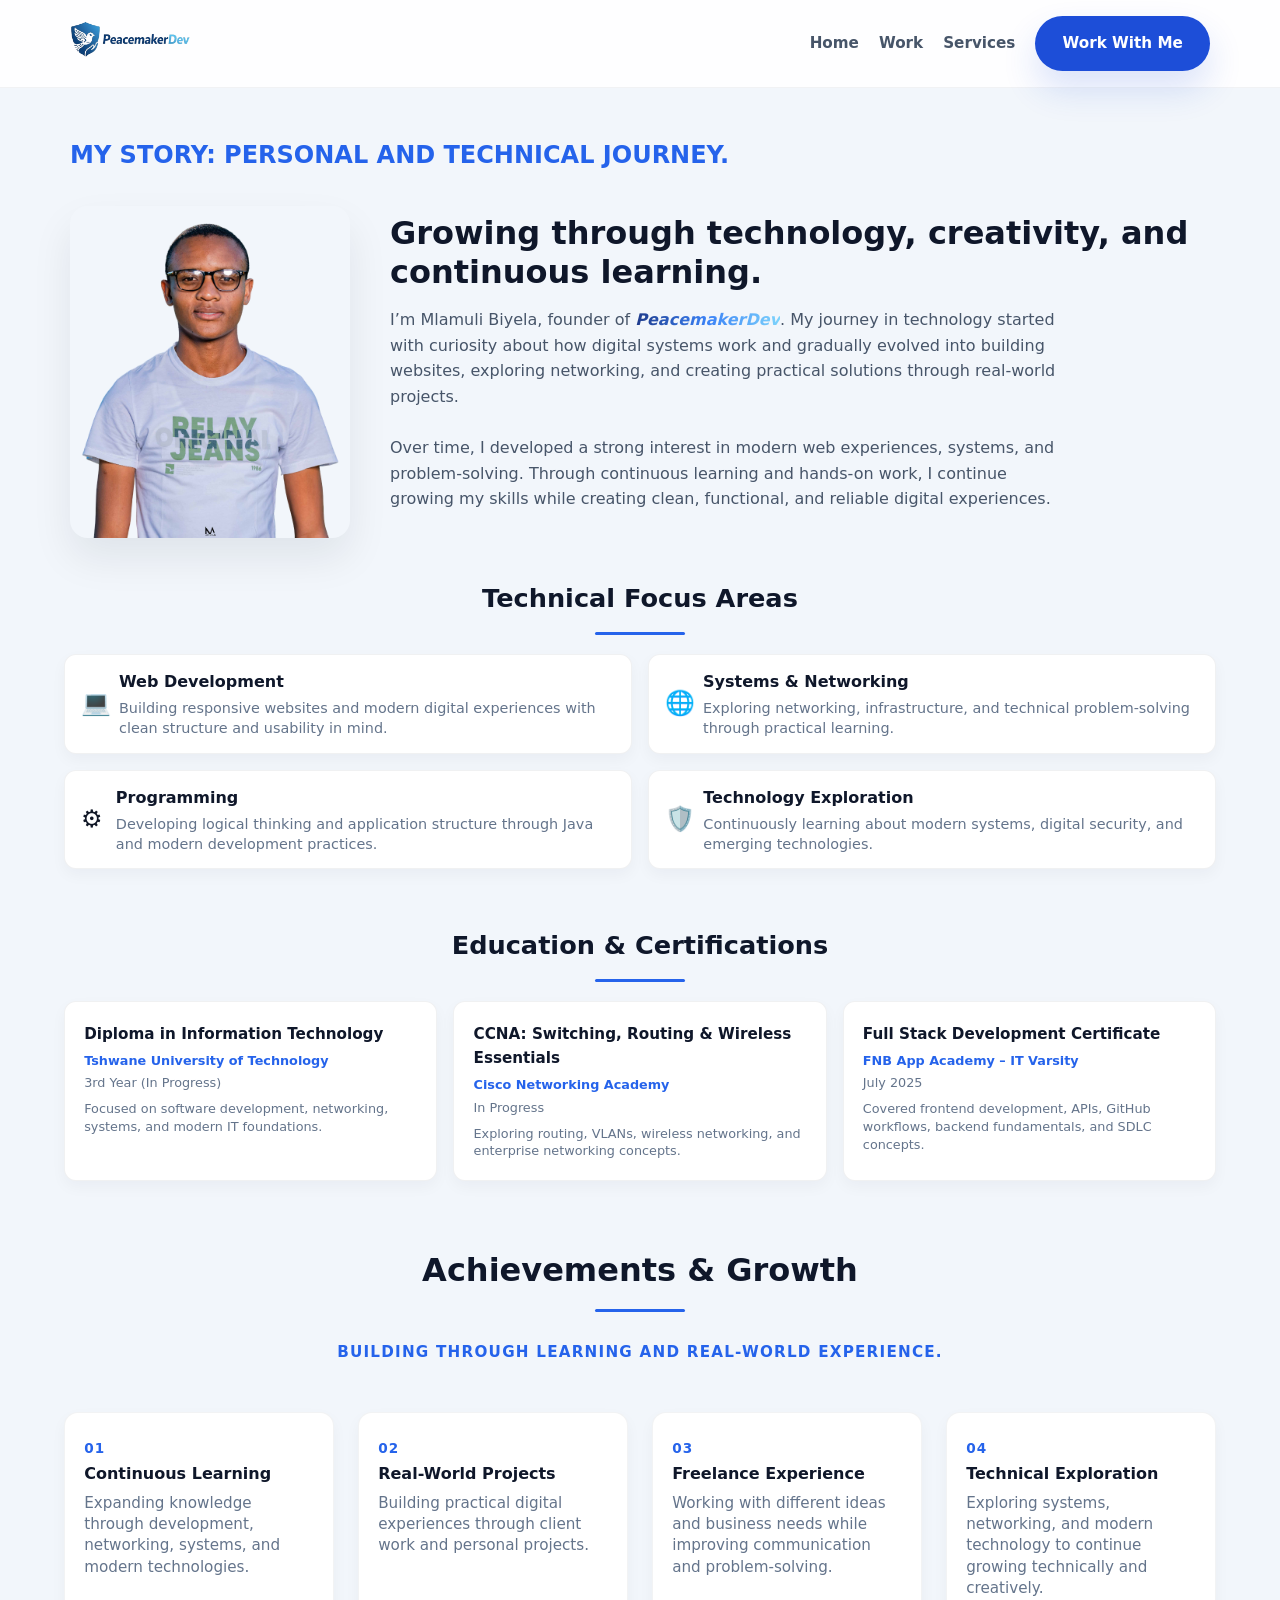
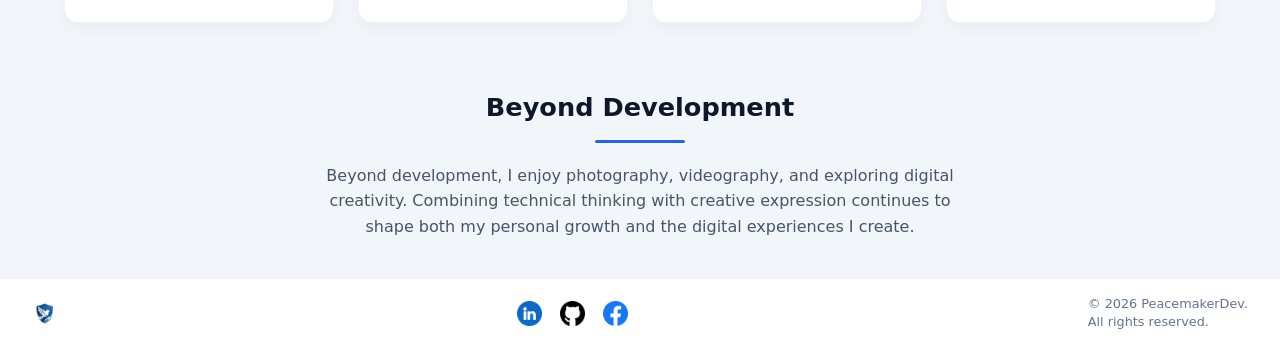
==== about.html @ 826b6e40 "Initial commit with Homepage and About Page completed" ====
<!DOCTYPE html>
<html lang="en">

<head>
  <meta charset="UTF-8" />
  <meta name="viewport" content="width=device-width, initial-scale=1.0" />

  <title>My Story | Mlamuli Biyela – PeacemakerDev</title>

  <meta name="description"
    content="Learn more about Mlamuli Biyela, founder of PeacemakerDev. Exploring technology through development, systems, networking, and real-world digital projects." />

  <link rel="stylesheet" href="css/style.css" />
</head>

<body>

  <!-- Header -->
  <header class="site-header">

    <div class="header-inner">

      <a class="brand" href="index.html">
        <img src="assets/images/logo/logo-secondary.png" alt="PeacemakerDev Logo" width="120" height="40" />
      </a>

      <nav class="site-nav">
        <a href="index.html">Home</a>
        <a href="projects.html">Work</a>
        <a href="services.html">Services</a>
        <a class="header-cta" href="contact.html">Work With Me</a>
      </nav>

    </div>

  </header>


  <main class="about-main">

    <!-- ABOUT HERO -->
    <section class="about-hero">
      <h1 class="about-label">My Story: Personal and Technical Journey. </h1>

      <!-- HERO GRID -->
      <div class="about-hero-grid">

        <!-- LEFT IMAGE -->
        <div class="about-hero-image">
          <img src="assets/images/DSC_0547.png" alt="Mlamuli Biyela" />
        </div>

        <!-- RIGHT CONTENT -->
        <div class="about-copy">
          <h1 class="sub-title"> Growing through technology, creativity, and continuous learning.</h1>
          <p>
            I’m Mlamuli Biyela, founder of <span class="brand-text">PeacemakerDev</span>.
            My journey in technology started with curiosity about how digital systems work and gradually evolved into
            building websites,
            exploring networking, and creating practical solutions through real-world projects.
          </p>
          <p>
            Over time, I developed a strong interest in modern web experiences, systems, and problem-solving.
            Through continuous learning and hands-on work, I continue growing my skills while creating clean,
            functional, and reliable digital experiences.
          </p>
        </div>

      </div>
    </section>

    <!-- TECHNICAL FOCUS -->
    <section class="focus-section">
      <h2 class="about-section-label"> Technical Focus Areas</h2>

      <div class="focus-grid">
        <article class="focus-card">
          <div class="focus-icon">💻</div>

          <div class="focus-content">
            <h3>Web Development</h3>
            <p>
              Building responsive websites and modern digital experiences with
              clean structure and usability in mind.
            </p>
          </div>
        </article>

        <article class="focus-card">
          <div class="focus-icon">🌐</div>

          <div class="focus-content">
            <h3>Systems & Networking</h3>
            <p>
              Exploring networking, infrastructure, and technical
              problem-solving through practical learning.
            </p>
          </div>
        </article>

        <article class="focus-card">
          <div class="focus-icon">⚙️</div>

          <div class="focus-content">
            <h3>Programming</h3>
            <p>
              Developing logical thinking and application structure through
              Java and modern development practices.
            </p>
          </div>
        </article>

        <article class="focus-card">
          <div class="focus-icon">🛡️</div>

          <div class="focus-content">
            <h3>Technology Exploration</h3>
            <p>
              Continuously learning about modern systems, digital security,
              and emerging technologies.
            </p>
          </div>
        </article>

      </div>
    </section>

    <!-- EDUCATION & CERTIFICATIONS -->
    <section class="education-section">
      <h2 class="about-section-label"> Education & Certifications </h2>

      <div class="education-grid">
        <article class="education-card">
          <h3> Diploma in Information Technology </h3>
          <span class="institution"> Tshwane University of Technology </span>
          <p class="date">3rd Year (In Progress)</p>

          <p>
            Focused on software development, networking, systems,
            and modern IT foundations.
          </p>
        </article>

        <article class="education-card">
          <h3> CCNA: Switching, Routing & Wireless Essentials </h3>
          <span class="institution"> Cisco Networking Academy </span>
          <p class="date">In Progress</p>

          <p>
            Exploring routing, VLANs, wireless networking,
            and enterprise networking concepts.
          </p>
        </article>

        <article class="education-card">
          <h3> Full Stack Development Certificate </h3>
          <span class="institution"> FNB App Academy – IT Varsity </span>
          <p class="date">July 2025</p>

          <p>
            Covered frontend development, APIs, GitHub workflows,
            backend fundamentals, and SDLC concepts.
          </p>
        </article>
      </div>
    </section>

    <!-- ACHIEVEMENTS & GROWTH -->
    <section class="growth-strip-section">
      <div class="section-heading">
        <h2 class="about-section-label">
          Achievements & Growth
        </h2>

        <h2 class="sub-label">
          Building through learning and real-world experience.
        </h2>
      </div>

      <div class="growth-strip">
        <!-- ITEM 1 -->
        <div class="growth-item">
          <span class="growth-number"> 01 </span>
          <h3>Continuous Learning</h3>

          <p>
            Expanding knowledge through development, networking,
            systems, and modern technologies.
          </p>
        </div>

        <!-- ITEM 2 -->
        <div class="growth-item">
          <span class="growth-number"> 02 </span>
          <h3>Real-World Projects</h3>

          <p>
            Building practical digital experiences through
            client work and personal projects.
          </p>
        </div>

        <!-- ITEM 3 -->
        <div class="growth-item">
          <span class="growth-number"> 03 </span>
          <h3>Freelance Experience</h3>

          <p>
            Working with different ideas and business needs while
            improving communication and problem-solving.
          </p>
        </div>

        <!-- ITEM 4 -->
        <div class="growth-item">
          <span class="growth-number"> 04 </span>

          <h3>Technical Exploration</h3>

          <p>
            Exploring systems, networking, and modern technology
            to continue growing technically and creatively.
          </p>
        </div>
      </div>
    </section>

    <!-- BEYOND DEVELOPMENT -->
    <section class="beyond-section">
      <h2 class="about-section-label">
        Beyond Development
      </h2>

      <p>
        Beyond development, I enjoy photography, videography, and exploring digital creativity.
        Combining technical thinking with creative expression continues to shape both my
        personal growth and the digital experiences I create.
      </p>
    </section>
  </main>

  <!-- Footer -->
  <footer class="multi-page-footer">
    <!-- Brand -->
    <div class="footer-brand">
      <img src="assets/images/logo/icon-only.png" alt="PeacemakerDev Icon" />
    </div>

    <!-- Socials -->
    <div class="footer-socials">
      <a href="https://www.linkedin.com/in/mlamuli-biyela/" target="_blank" rel="noopener noreferrer">
        <img src="assets/images/icons/linkedin.png" alt="LinkedIn Icon" />
      </a>
      <a href="https://www.github.com/mlamuli-biyela/" target="_blank" rel="noopener noreferrer">
        <img src="assets/images/icons/github.png" alt="GitHub Icon" />
      </a>
      <a href="https://www.facebook.com/mlamuli.biyela/" target="_blank" rel="noopener">
        <img src="assets/images/icons/facebook.png" alt="Facebook Icon" />
      </a>
    </div>

    <!-- Copyright -->
    <div class="footer-copyright">
      <p>&copy; <span id="current-year"></span> PeacemakerDev. <br>All rights reserved.</p>
    </div>
  </footer>

  <script>
    document.getElementById('current-year').textContent = new Date().getFullYear();
  </script>

</body>

</html>
---- css/style.css ----
/* Base reset */
* {
  box-sizing: border-box;
  margin: 0;
  padding: 0;
}

:root {
  font-family: Inter, system-ui, sans-serif;
  color: #111827;
  background: #f2f6fb;
  line-height: 1.6;
}

html {
  scroll-behavior: smooth;
}

body {
  min-height: 100%;
  background: #f2f6fb;
}

a {
  color: inherit;
  text-decoration: none;
}

/*================ Header ================*/
.site-header {
  background: rgba(255, 255, 255, 0.88);
  backdrop-filter: blur(14px);
  position: sticky;
  top: 0;
  z-index: 10;
  border-bottom: 1px solid rgba(15, 23, 42, 0.05);
}

.header-inner {
  width: min(1140px, calc(100% - 2rem));
  margin: 0 auto;
  display: flex;
  align-items: center;
  justify-content: space-between;
  gap: 1rem;
  padding: 1rem 0;
}

.brand img {
  width: 120px;
  height: 40px;
  object-fit: contain;
}

.site-nav {
  display: flex;
  align-items: center;
  gap: 1.25rem;
  flex-wrap: wrap;
}

.site-nav a {
  color: #475569;
  font-weight: 700;
  font-size: 0.95rem;
}

.header-cta {
  display: inline-flex;
  align-items: center;
  justify-content: center;
  border: none;
  border-radius: 999px;
  padding: 0.95rem 1.7rem;
  font-weight: 600;
  background: #1d4ed8;
  color: white !important;
  box-shadow: 0 18px 35px rgba(29, 78, 216, 0.16);
  transition: transform 180ms ease, background-color 180ms ease, box-shadow 180ms ease;
}

.header-cta:hover {
  transform: translateY(-1px);
}

.button {
  display: inline-flex;
  align-items: center;
  justify-content: center;
  border: none;
  border-radius: 999px;
  padding: 0.85rem 1.7rem;
  font-weight: 600;
  transition: transform 180ms ease, background-color 180ms ease, box-shadow 180ms ease;
}

.button:hover,
button:hover {
  transform: translateY(-1px);
}

.button-primary {
  background: #1d4ed8;
  color: white;
  box-shadow: 0 18px 35px rgba(29, 78, 216, 0.16);
}



.container {
  width: min(1140px, calc(100% - 2rem));
  margin: 0 auto;
}

.hero-section {
  padding: 4rem 0 2rem;
}

.hero-container {
  width: min(1140px, calc(100% - 2rem));
  margin: 0 auto;
}

.hero-grid {
  display: grid;
  grid-template-columns: repeat(2, minmax(0, 1fr));
  gap: 2rem;
  align-items: center;
}

.eyebrow {
  display: inline-block;
  margin-bottom: 1.1rem;
  color: #2563eb;
  font-weight: 700;
  letter-spacing: 0.06em;
  text-transform: uppercase;
  font-size: 0.8rem;
}

.hero-copy h1 {
  font-size: clamp(2.8rem, 4vw, 4.5rem);
  line-height: 1.02;
  max-width: 760px;
}

.brand-text {
  font-style: italic;
  font-weight: 700;

  background: linear-gradient(90deg, #1e3a8a, #3b82f6, #7dd3fc);
  -webkit-background-clip: text;
  -webkit-text-fill-color: transparent;

  /* fallback for non-webkit browsers */
  background-clip: text;
  color: transparent;
}

.hero-copy p {
  margin: 1.5rem 0 2rem;
  max-width: 610px;
  color: #475569;
  font-size: 1.05rem;
}

.hero-actions {
  display: flex;
  gap: 1rem;
  flex-wrap: wrap;
}

.hero-visual {
  min-height: 420px;
  display: grid;
  place-items: center;
  position: relative;
}

.hero-photo {
  width: min(460px, 100%);
  border-radius: 30px;
  object-fit: cover;
  z-index: 2;
  position: absolute;
  top: 50%;
  left: 50%;
  transform: translate(-50%, -50%);
}

.hero-shield {
  width: min(480px, 100%);
  aspect-ratio: 1/1;
  border-radius: 36% 64% 57% 43% / 48% 49% 51% 52%;
  background: linear-gradient(180deg, #e0ebff 0%, #f8fbff 55%, #eef4ff 100%);
  box-shadow: inset 0 24px 80px rgba(15, 23, 42, 0.08);
  position: relative;
}

.hero-shield::before {
  content: "";
  position: absolute;
  inset: 1.6rem;
  background: radial-gradient(circle at 35% 35%, rgba(59, 130, 246, 0.28), transparent 45%),
    radial-gradient(circle at 70% 30%, rgba(14, 165, 233, 0.16), transparent 28%);
  border-radius: inherit;
}

.hero-divider.wave {
  position: relative;
  height: 160px;
  margin-top: -90px; /* pulls wave over hero image */
  z-index: 5;
  pointer-events: none;
}

.hero-divider.wave svg {
  width: 100%;
  height: 100%;
  display: block;
}


/*================ Cards & Projects ================*/
.cards-section {
  padding: 3rem 0;
}

.section-label {
  display: block;
  color: #2563eb;
  font-weight: 700;
  margin-bottom: 1rem;
  letter-spacing: 0.08em;
  text-transform: uppercase;
  font-size: 0.98rem;
}

.cards-grid,
.project-grid {
  display: grid;
  grid-template-columns: repeat(3, minmax(0, 1fr));
  gap: 1.25rem;
}

.service-card,
.project-card {
  background: white;
  border-radius: 24px;
  padding: 1.75rem;
  box-shadow: 0 18px 40px rgba(15, 23, 42, 0.06);
}

.service-card {
  min-height: 250px;
}

.card-icon {
  width: 3rem;
  height: 3rem;
  display: grid;
  place-items: center;
  border-radius: 16px;
  background: #eff6ff;
  font-size: 1.25rem;
  margin-bottom: 1.2rem;
}

.service-card h3,
.project-card h4 {
  color: #111827;
}

.service-card p,
.project-card p {
  color: #4b5563;
  line-height: 1.7;
  font-size: 0.98rem;
}

.service-card a {
  margin-top: 1.4rem;
  display: inline-block;
  color: #1d4ed8;
  font-weight: 700;
}

.project-spotlight {
  padding: 0 0 3rem;
}

.section-heading h2 {
  font-size: 2rem;
  margin-bottom: 1.75rem;
  color: #0f172a;
}

.project-card {
  display: grid;
  gap: 1rem;
}

.project-thumb {
  min-height: 180px;
  border-radius: 20px;
  background: linear-gradient(135deg, #eff6ff 0%, #dbeafe 100%);
  overflow: hidden;
  display: grid;
  place-items: center;
}

.project-thumb img,
.project-thumb picture {
  width: 100%;
  height: 100%;
  object-fit: center;
  display: block;
}

.project-tag {
  display: inline-flex;
  align-items: center;
  padding: 0.45rem 0.8rem;
  border-radius: 999px;
  background:#e0efff;
  color: #1d4ed8;
  font-size: 0.86rem;
  font-weight: 700;
}

.project-description {
  margin: 0;
  color: #475569;
  line-height: 1.75;
}

.about-section {
  padding: 3rem 0;
}

.about-grid {
  display: grid;
  grid-template-columns: 1fr 1fr;
  gap: 2rem;
  align-items: center;
}

.about-image {
  min-height: 340px;
  border-radius: 28px;
  background: linear-gradient(180deg, #eff6ff 0%, #ffffff 100%);
  box-shadow: 0 18px 40px rgba(15, 23, 42, 0.06);
  overflow: hidden;
  display: grid;
  place-items: center;
}

.about-image img {
  width: 100%;
  height: 100%;
  object-fit: cover;
  display: block;
}

.about-copy h2 {
  font-size: 2.25rem;
  margin: 0.7rem 0 1.2rem;
  line-height: 1.1;
}

.about-copy p {
  color: #475569;
  max-width: 680px;
  margin-bottom: 1.6rem;
  font-size: 1rem;
}

/*================ Solutions Section ================*/
.sol-container {
  width: min(1140px, calc(100% - 2rem));
  margin: 0 auto;
}

.solutions-section {
  padding: 2.5rem 0;

  background: linear-gradient(
    180deg,
    #f2f6fb 0%,
    #eaf2ff 45%,
    #f2f6fb 100%
  );
}
/*
.section-label {
  font-size: 0.75rem;
  font-weight: 700;
  letter-spacing: 0.08em;
  text-transform: uppercase;
  color: #1d4ed8;
  margin-bottom: 0.6rem;
}
*/
.section-heading {
  font-size: 2rem;
  font-weight: 700;
  color: #0f172a;
  margin-bottom: 0.8rem;
}

.section-intro {
  max-width: 640px;
  color: #475569;
  margin-bottom: 3rem;
}

.solutions-grid {
  display: grid;
  grid-template-columns: repeat(4, 1fr);
  gap: 1.8rem;
}

.sol-card {
  background: #ffffff;
  border-radius: 20px;
  padding: 2rem;

  border: 1px solid rgba(15, 23, 42, 0.06);

  box-shadow:
    0 10px 25px rgba(15, 23, 42, 0.05);

  transition: all 220ms ease;
}

.sol-card:hover {
  transform: translateY(-6px);

  box-shadow:
    0 20px 40px rgba(15, 23, 42, 0.08);
}

.sol-icon {
  width: 48px;
  height: 48px;
  border-radius: 14px;

  display: grid;
  place-items: center;

  font-size: 1.2rem;

  background: #eaf2ff;
  color: #2563eb;

  margin-bottom: 1rem;
}

.sol-card h3 {
  font-size: 1.1rem;
  margin-bottom: 0.6rem;
  color: #0f172a;
}

.sol-card p {
  font-size: 0.95rem;
  color: #475569;
  line-height: 1.5;
}

.price-note {
  margin-top: 1rem;
  font-size: 0.85rem;
  color: #334155; 
  font-weight: 600;
}

.card-link {
  display: inline-block;
  margin-top: 1.1rem;

  font-size: 0.9rem;
  font-weight: 600;

  color: #1d4ed8;
  transition: transform 160ms ease;
}

.card-link:hover {
  transform: translateX(4px);
}

/*================ Responsive ================*/
@media (max-width: 1024px) {
  .solutions-grid {
    grid-template-columns: repeat(2, 1fr);
  }
}

@media (max-width: 640px) {
  .solutions-grid {
    grid-template-columns: 1fr;
  }
}

/*================ CTA Section ================*/
.cta-section {
  padding: 3rem 0 4rem;
}

.cta-grid {
  display: grid;
  grid-template-columns: 1.4fr 0.6fr;
  gap: 1.5rem;
  align-items: center;
  background: white;
  border-radius: 28px;
  padding: 2rem;
  box-shadow: 0 24px 52px rgba(15, 23, 42, 0.08);
}

.cta-section h2 {
  font-size: 2rem;
  margin: 0.5rem 0 0;
}

@media (max-width: 980px) {
  .hero-grid,
  .about-grid,
  .cta-grid {
    grid-template-columns: 1fr;
  }

  .cards-grid,
  .project-grid {
    grid-template-columns: 1fr 1fr;
  }
}

@media (max-width: 680px) {
  .header-inner,
  .site-nav {
    flex-direction: column;
    align-items: stretch;
  }

  .site-nav {
    gap: 0.75rem;
  }

  .site-nav a {
    padding: 0.55rem 0;
  }

  .cards-grid,
  .project-grid {
    grid-template-columns: 1fr;
  }

  .hero-section {
    padding-top: 2.5rem;
  }

  .hero-copy h1 {
    font-size: 2.4rem;
  }
}

/*================ HOME FOOTER ================*/
.site-footer {
  background: #ffffff;
  color: #000;
  padding: 2.5rem 1rem 0.5rem 1rem;
  margin-bottom: 0;
}

.footer-container {
  width: 100%;
  margin: 0 auto;
  display: grid;
  grid-template-columns: 1.5fr 1fr 1fr 1fr;
  gap: 2rem;
}

.footer-brand {
  display: flex;
  flex-direction: column;
  align-items: center;
  gap: 1rem;
}

.footer-brand img {
  width: 120px;
  margin-bottom: 0.3rem;
}

.footer-brand p {
  font-size: 0.95rem;
  text-align: center;
  line-height: 1.6;
}

.footer-links h4,
.footer-contact h4 {
  margin-bottom: 0.5rem;
  font-size: 0.95rem;
}

.footer-links ul {
  list-style: none;
}

.footer-links li {
  margin-bottom: 0.4rem;
}

.footer-links a {
  font-size: 0.9rem;
  transition: color 160ms ease;
}

.footer-links a:hover {
  color: #60a5fa;
}

.footer-contact p {
  font-size: 0.9rem;
  margin-bottom: 0.5rem;
}

.social-links {
  display: flex;
  align-items: center;
  gap: 0.8rem;
}

.social-links img {
  width: 24px;
  height: 24px;
  object-fit: contain;
  display: inline-block;
  transition: transform 160ms ease;
}

.footer-bottom {
  border-top: 1px solid rgba(148, 163, 184, 0.15);
  text-align: center;
  padding: 1rem 0;
}

.footer-bottom p {
  font-size: 0.85rem;
}

/*================ Responsive ================*/
@media (max-width: 1024px) {
  .footer-container {
    grid-template-columns: repeat(2, 1fr);
  }
}

@media (max-width: 640px) {
  .footer-container {
    grid-template-columns: 1fr;
    text-align: center;
  }

  .footer-brand img {
    margin-inline: auto;
  }
}

/*================ ABOUT PAGE ================*/
.about-hero {
  padding: 3rem 0;
  padding-bottom: 1rem;
  background:#f2f6fb;
}

.about-hero .about-label {
  width: min(1140px, calc(100% - 2rem));
  margin: 0 auto 2rem;

  font-size: 1.5rem;
  font-weight: 700;
  letter-spacing: 1.2;
  text-transform: uppercase;
  color: #2563eb;
}

.about-hero-grid {
  display: flex;
  gap: 2.5rem;
  align-items: center;
  width: min(1140px, calc(100% - 2rem));
  margin: 0 auto;
}

.about-hero-image img {
  width: 100%;
  max-width: 280px;
  border-radius: 18px;
  object-fit: cover;
  box-shadow: 0 20px 40px rgba(15, 23, 42, 0.08);
}

.about-copy {
  max-width: 800px;
}

.sub-title {
  font-size: clamp(1.8rem, 3vw, 2rem);
  line-height: 1.2;
  margin-bottom: 1rem;
  color: #0f172a;
}

.about-copy p {
  color: #475569;
  line-height: 1.6;
  font-size: 1rem;
}

@media (max-width: 900px) {
  .about-hero-grid {
    grid-template-columns: 1fr;
    text-align: center;
  }

  .about-hero-image img {
    margin: 0 auto;
  }
}

/*================ Focus Areas Section ================*/
.focus-section {
  padding: 1rem 0;
  background:#f2f6fb;
  text-align: center;
}

.about-section-label{
  font-size: 1.6rem;
  font-weight: 700;
  margin-bottom: 1.2rem;
  color: #0f172a;
}

.about-section-label::after {
  content: "";
  display: block;

  width: 90px;
  height: 3px;

  margin: 0.8rem auto 1.2rem;

  background: #2563eb;
  border-radius: 999px;
}

.focus-grid {
  width: 90%;
  margin: 0 auto;
  display: grid;
  grid-template-columns: repeat(2, 1fr);
  gap: 1rem;
}

.focus-card {
  display: flex;
  align-items: center;
  gap: 0.5rem;
  background: #ffffff;
  padding: 0.9rem 1rem;
  border-radius: 12px;
  border: 1px solid rgba(15, 23, 42, 0.06);
  box-shadow: 0 6px 15px rgba(15, 23, 42, 0.04);
  text-align: left;
  transition: all 180ms ease;
}

.focus-card:hover {
  transform: translateY(-3px);
  box-shadow: 0 12px 25px rgba(15, 23, 42, 0.08);
}

.focus-icon {
  font-size: 1.5rem;
  width: 40px;
  height: 40px;
}

.focus-content h3 {
  font-size: 1rem;
  font-weight: 600;
  color: #0f172a;
  margin-bottom: 0.2rem;
}

.focus-content p {
  font-size: 0.9rem;
  color: #64748b;
  line-height: 1.4;
}

@media (max-width: 900px) {
  .focus-grid {
    grid-template-columns: repeat(2, 1fr);
  }
}

@media (max-width: 600px) {
  .focus-grid {
    grid-template-columns: 1fr;
  }
}

/*================ Education Section ================*/
.education-section {
  padding: 2.5rem 0;
  background: #f2f6fb;
  text-align: center;
}

.education-grid {
  width: 90%;
  margin: 0 auto;
  display: grid;
  grid-template-columns: repeat(3, 1fr);
  gap: 1rem;
}

.education-card {
  background: #ffffff;
  border-radius: 12px;
  padding: 1.2rem 1.2rem;
  border: 1px solid rgba(15, 23, 42, 0.06);
  box-shadow: 0 6px 15px rgba(15, 23, 42, 0.04);
  text-align: left;
  transition: all 180ms ease;
}

.education-card:hover {
  transform: translateY(-4px);
  box-shadow: 0 12px 25px rgba(15, 23, 42, 0.08);
}

.education-card h3 {
  font-size: 0.95rem;
  font-weight: 600;
  color: #0f172a;
  margin-bottom: 0.3rem;
}

.institution {
  display: block;
  font-size: 0.8rem;
  font-weight: 600;
  color: #2563eb;
  margin-bottom: 0.2rem;
}

.date {
  font-size: 0.75rem;
  color: #64748b;
  margin-bottom: 0.5rem;
}

.education-card p {
  font-size: 0.8rem;
  color: #64748b;
  line-height: 1.4;
}

@media (max-width: 900px) {
  .education-grid {
    grid-template-columns: repeat(2, 1fr);
  }
}

@media (max-width: 600px) {
  .education-grid {
    grid-template-columns: 1fr;
  }
}

.growth-strip-section {
  padding: 1.5rem 0;
  background: #f2f6fb;
}

.growth-strip-section .section-heading {
  text-align: center;
  margin-bottom: 3rem;
}

.growth-strip-section .sub-label {
  font-size: 0.95rem;
  font-weight: 700;
  letter-spacing: 0.08em;
  text-transform: uppercase;
  color: #2563eb;
  margin-bottom: 0.6rem;
}

.growth-strip {
  width: 90%;
  margin: 0 auto;
  display: grid;
  grid-template-columns: repeat(4, 1fr);
  gap: 1.5rem;
}

.growth-item {
  position: relative;
  padding: 1.4rem 1.2rem;
  background: #ffffff;
  border-radius: 14px;

  border: 1px solid rgba(15, 23, 42, 0.05);

  box-shadow: 0 6px 15px rgba(15, 23, 42, 0.04);

  transition: all 180ms ease;
}

.growth-item:hover {
  transform: translateY(-4px);
  box-shadow: 0 14px 28px rgba(15, 23, 42, 0.08);
}

.growth-number {
  font-size: 0.85rem;
  font-weight: 700;

  color: #2563eb;

  margin-bottom: 0.6rem;

  letter-spacing: 0.08em;
}

.growth-item h3 {
  font-size: 1rem;
  color: #0f172a;
  margin-bottom: 0.4rem;
}

.growth-item p {
  font-size: 0.95rem;
  color: #64748b;
  line-height: 1.4;
}

/*================ Beyond Development Section ================*/
.beyond-section {
  padding: 2.5rem 0;
  background: #f2f6fb;
  text-align: center;
}

.beyond-section p {
  max-width: 640px;
  margin: 0 auto;
  color: #475569;
  line-height: 1.6;
  font-size: 1rem;
}

/*================ Multi-Page Footer ================*/
.multi-page-footer {
  background:white;
  padding: 1rem 2rem;
  display: flex;
  flex-direction: row;
  justify-content: space-between;
  align-items: center;
}

.multi-page-footer img {
  width: 25px;
  height: 25px;
  object-fit: contain;
  display: block;
  margin: 0 auto;
}

.footer-socials {
  display: flex;
  align-items: center;
  gap: 0.8rem;
}

.footer-socials a {
  display: inline-flex;
  align-items: center;
  justify-content: center;

  width: 30px;
  height: 30px;

  border-radius: 8px;
  transition: all 180ms ease;
}

.footer-socials a:hover {
  background: rgba(37, 99, 235, 0.15);
  transform: translateY(-2px);
}

.footer-copyright p {
  font-size: 0.8rem;
  color: #64748b;
  line-height: 1.4;
}

@media (max-width: 640px) {
  .multi-page-footer {
    flex-direction: column;
    text-align: center;
  }

  .footer-socials {
    order: 2;
  }

  .footer-brand {
    order: 1;
  }

  .footer-copyright {
    order: 3;
  }
}
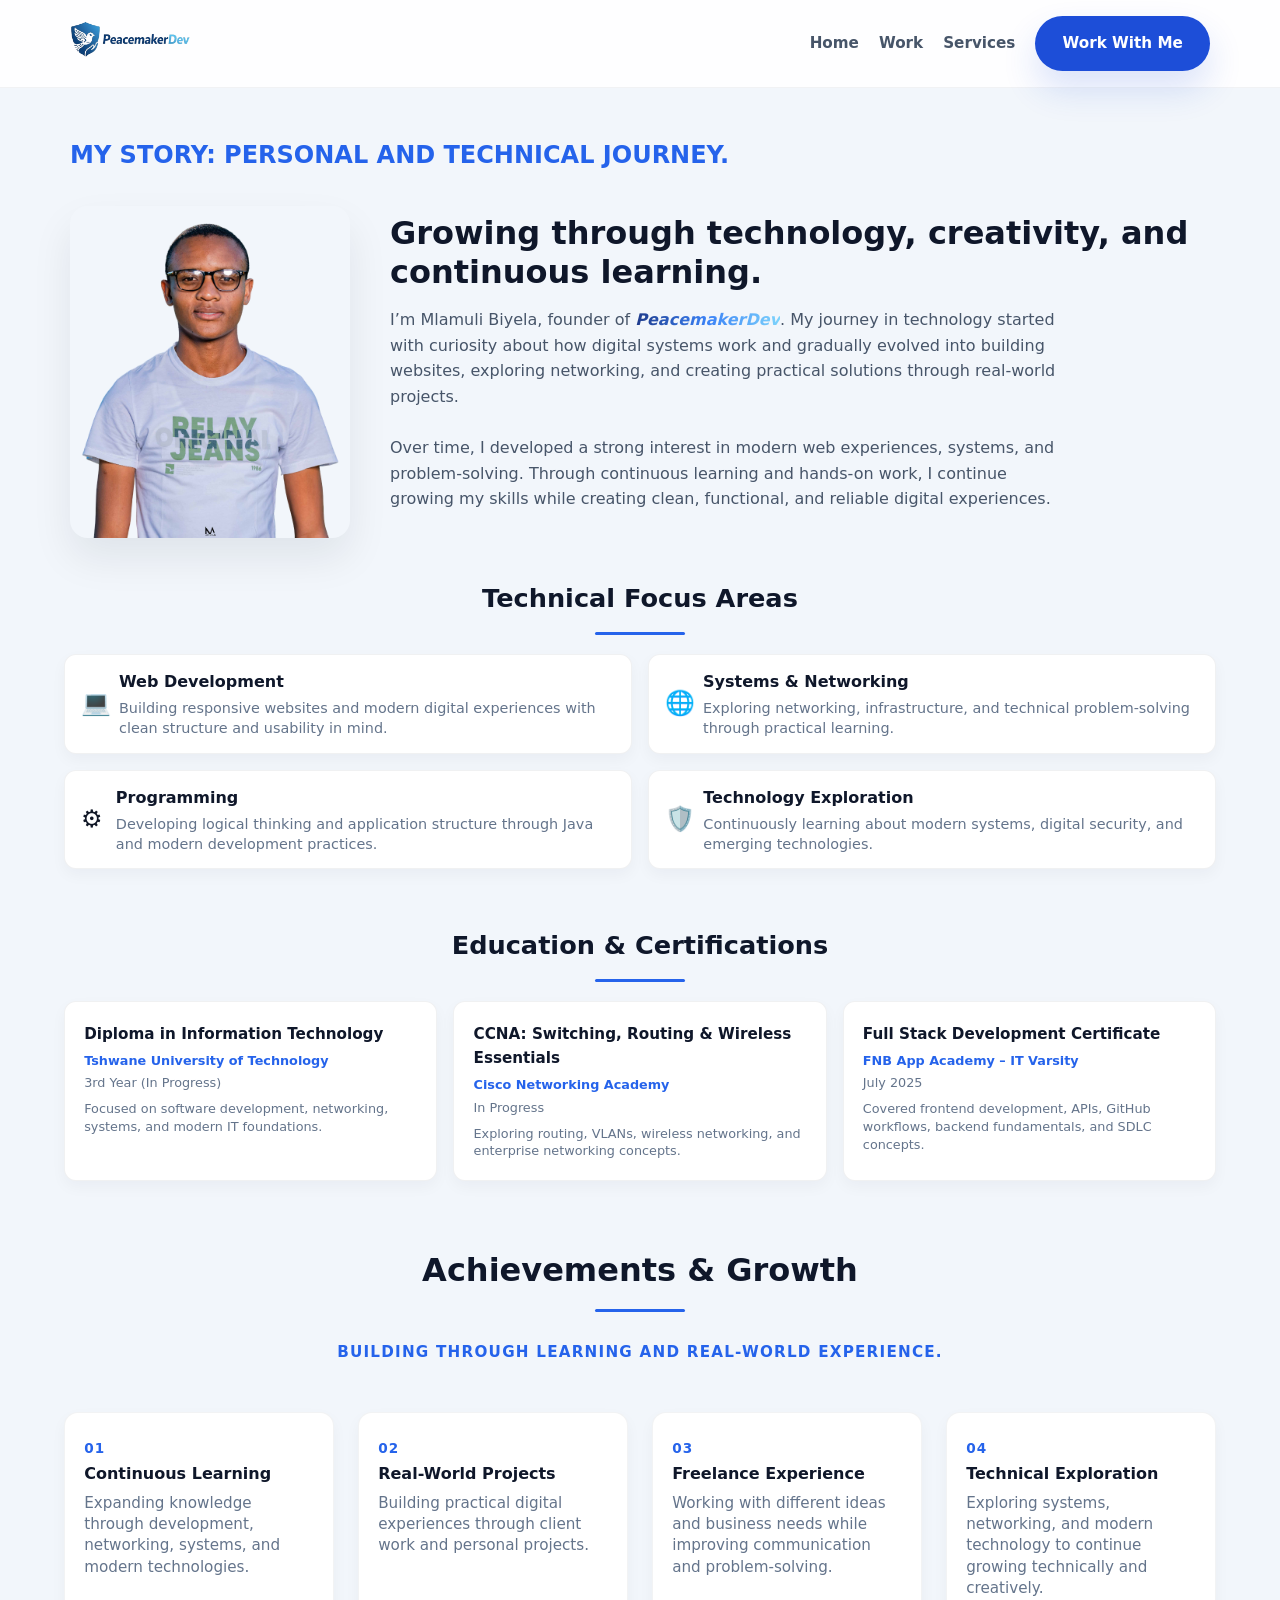
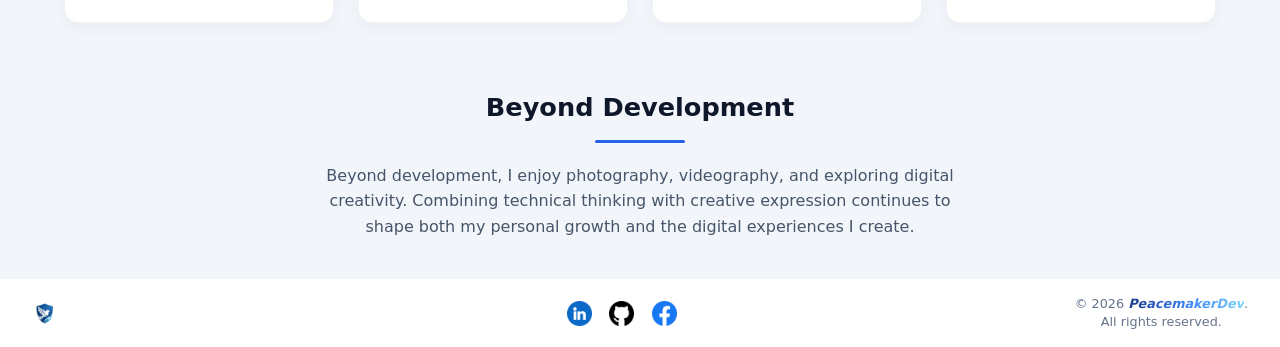
==== commit 1d7fbb9e: "New css standaolone files for about and services pages. Updated index.html to link to services page " ====
--- a/about.html
+++ b/about.html
@@ -10,7 +10,11 @@
   <meta name="description"
     content="Learn more about Mlamuli Biyela, founder of PeacemakerDev. Exploring technology through development, systems, networking, and real-world digital projects." />
 
-  <link rel="stylesheet" href="css/style.css" />
+  <!-- Global Styles -->
+  <link rel="stylesheet" href="css/style.css">
+
+  <!-- About-specific Styles -->
+  <link rel="stylesheet" href="css/about.css">
 </head>
 
 <body>
@@ -261,7 +265,8 @@
 
     <!-- Copyright -->
     <div class="footer-copyright">
-      <p>&copy; <span id="current-year"></span> PeacemakerDev. <br>All rights reserved.</p>
+      <p>&copy; <span id="current-year"></span> <span class="brand-text">PeacemakerDev</span>. <br>All rights reserved.
+      </p>
     </div>
   </footer>
 
--- a/css/style.css
+++ b/css/style.css
@@ -597,6 +597,7 @@
 .footer-brand p {
   font-size: 0.95rem;
   text-align: center;
+  width: 90%;
   line-height: 1.6;
 }
 
@@ -668,304 +669,6 @@
   .footer-brand img {
     margin-inline: auto;
   }
-}
-
-/*================ ABOUT PAGE ================*/
-.about-hero {
-  padding: 3rem 0;
-  padding-bottom: 1rem;
-  background:#f2f6fb;
-}
-
-.about-hero .about-label {
-  width: min(1140px, calc(100% - 2rem));
-  margin: 0 auto 2rem;
-
-  font-size: 1.5rem;
-  font-weight: 700;
-  letter-spacing: 1.2;
-  text-transform: uppercase;
-  color: #2563eb;
-}
-
-.about-hero-grid {
-  display: flex;
-  gap: 2.5rem;
-  align-items: center;
-  width: min(1140px, calc(100% - 2rem));
-  margin: 0 auto;
-}
-
-.about-hero-image img {
-  width: 100%;
-  max-width: 280px;
-  border-radius: 18px;
-  object-fit: cover;
-  box-shadow: 0 20px 40px rgba(15, 23, 42, 0.08);
-}
-
-.about-copy {
-  max-width: 800px;
-}
-
-.sub-title {
-  font-size: clamp(1.8rem, 3vw, 2rem);
-  line-height: 1.2;
-  margin-bottom: 1rem;
-  color: #0f172a;
-}
-
-.about-copy p {
-  color: #475569;
-  line-height: 1.6;
-  font-size: 1rem;
-}
-
-@media (max-width: 900px) {
-  .about-hero-grid {
-    grid-template-columns: 1fr;
-    text-align: center;
-  }
-
-  .about-hero-image img {
-    margin: 0 auto;
-  }
-}
-
-/*================ Focus Areas Section ================*/
-.focus-section {
-  padding: 1rem 0;
-  background:#f2f6fb;
-  text-align: center;
-}
-
-.about-section-label{
-  font-size: 1.6rem;
-  font-weight: 700;
-  margin-bottom: 1.2rem;
-  color: #0f172a;
-}
-
-.about-section-label::after {
-  content: "";
-  display: block;
-
-  width: 90px;
-  height: 3px;
-
-  margin: 0.8rem auto 1.2rem;
-
-  background: #2563eb;
-  border-radius: 999px;
-}
-
-.focus-grid {
-  width: 90%;
-  margin: 0 auto;
-  display: grid;
-  grid-template-columns: repeat(2, 1fr);
-  gap: 1rem;
-}
-
-.focus-card {
-  display: flex;
-  align-items: center;
-  gap: 0.5rem;
-  background: #ffffff;
-  padding: 0.9rem 1rem;
-  border-radius: 12px;
-  border: 1px solid rgba(15, 23, 42, 0.06);
-  box-shadow: 0 6px 15px rgba(15, 23, 42, 0.04);
-  text-align: left;
-  transition: all 180ms ease;
-}
-
-.focus-card:hover {
-  transform: translateY(-3px);
-  box-shadow: 0 12px 25px rgba(15, 23, 42, 0.08);
-}
-
-.focus-icon {
-  font-size: 1.5rem;
-  width: 40px;
-  height: 40px;
-}
-
-.focus-content h3 {
-  font-size: 1rem;
-  font-weight: 600;
-  color: #0f172a;
-  margin-bottom: 0.2rem;
-}
-
-.focus-content p {
-  font-size: 0.9rem;
-  color: #64748b;
-  line-height: 1.4;
-}
-
-@media (max-width: 900px) {
-  .focus-grid {
-    grid-template-columns: repeat(2, 1fr);
-  }
-}
-
-@media (max-width: 600px) {
-  .focus-grid {
-    grid-template-columns: 1fr;
-  }
-}
-
-/*================ Education Section ================*/
-.education-section {
-  padding: 2.5rem 0;
-  background: #f2f6fb;
-  text-align: center;
-}
-
-.education-grid {
-  width: 90%;
-  margin: 0 auto;
-  display: grid;
-  grid-template-columns: repeat(3, 1fr);
-  gap: 1rem;
-}
-
-.education-card {
-  background: #ffffff;
-  border-radius: 12px;
-  padding: 1.2rem 1.2rem;
-  border: 1px solid rgba(15, 23, 42, 0.06);
-  box-shadow: 0 6px 15px rgba(15, 23, 42, 0.04);
-  text-align: left;
-  transition: all 180ms ease;
-}
-
-.education-card:hover {
-  transform: translateY(-4px);
-  box-shadow: 0 12px 25px rgba(15, 23, 42, 0.08);
-}
-
-.education-card h3 {
-  font-size: 0.95rem;
-  font-weight: 600;
-  color: #0f172a;
-  margin-bottom: 0.3rem;
-}
-
-.institution {
-  display: block;
-  font-size: 0.8rem;
-  font-weight: 600;
-  color: #2563eb;
-  margin-bottom: 0.2rem;
-}
-
-.date {
-  font-size: 0.75rem;
-  color: #64748b;
-  margin-bottom: 0.5rem;
-}
-
-.education-card p {
-  font-size: 0.8rem;
-  color: #64748b;
-  line-height: 1.4;
-}
-
-@media (max-width: 900px) {
-  .education-grid {
-    grid-template-columns: repeat(2, 1fr);
-  }
-}
-
-@media (max-width: 600px) {
-  .education-grid {
-    grid-template-columns: 1fr;
-  }
-}
-
-.growth-strip-section {
-  padding: 1.5rem 0;
-  background: #f2f6fb;
-}
-
-.growth-strip-section .section-heading {
-  text-align: center;
-  margin-bottom: 3rem;
-}
-
-.growth-strip-section .sub-label {
-  font-size: 0.95rem;
-  font-weight: 700;
-  letter-spacing: 0.08em;
-  text-transform: uppercase;
-  color: #2563eb;
-  margin-bottom: 0.6rem;
-}
-
-.growth-strip {
-  width: 90%;
-  margin: 0 auto;
-  display: grid;
-  grid-template-columns: repeat(4, 1fr);
-  gap: 1.5rem;
-}
-
-.growth-item {
-  position: relative;
-  padding: 1.4rem 1.2rem;
-  background: #ffffff;
-  border-radius: 14px;
-
-  border: 1px solid rgba(15, 23, 42, 0.05);
-
-  box-shadow: 0 6px 15px rgba(15, 23, 42, 0.04);
-
-  transition: all 180ms ease;
-}
-
-.growth-item:hover {
-  transform: translateY(-4px);
-  box-shadow: 0 14px 28px rgba(15, 23, 42, 0.08);
-}
-
-.growth-number {
-  font-size: 0.85rem;
-  font-weight: 700;
-
-  color: #2563eb;
-
-  margin-bottom: 0.6rem;
-
-  letter-spacing: 0.08em;
-}
-
-.growth-item h3 {
-  font-size: 1rem;
-  color: #0f172a;
-  margin-bottom: 0.4rem;
-}
-
-.growth-item p {
-  font-size: 0.95rem;
-  color: #64748b;
-  line-height: 1.4;
-}
-
-/*================ Beyond Development Section ================*/
-.beyond-section {
-  padding: 2.5rem 0;
-  background: #f2f6fb;
-  text-align: center;
-}
-
-.beyond-section p {
-  max-width: 640px;
-  margin: 0 auto;
-  color: #475569;
-  line-height: 1.6;
-  font-size: 1rem;
 }
 
 /*================ Multi-Page Footer ================*/
@@ -989,6 +692,7 @@
 .footer-socials {
   display: flex;
   align-items: center;
+  margin-left: 7rem;
   gap: 0.8rem;
 }
 
@@ -1012,6 +716,7 @@
 .footer-copyright p {
   font-size: 0.8rem;
   color: #64748b;
+  text-align: center;
   line-height: 1.4;
 }
 
--- a/css/about.css
+++ b/css/about.css
@@ -0,0 +1,300 @@
+/*================ ABOUT PAGE ================*/
+.about-hero {
+  padding: 3rem 0;
+  padding-bottom: 1rem;
+  background:#f2f6fb;
+}
+
+.about-hero .about-label {
+  width: min(1140px, calc(100% - 2rem));
+  margin: 0 auto 2rem;
+
+  font-size: 1.5rem;
+  font-weight: 700;
+  letter-spacing: 1.2;
+  text-transform: uppercase;
+  color: #2563eb;
+}
+
+.about-hero-grid {
+  display: flex;
+  gap: 2.5rem;
+  align-items: center;
+  width: min(1140px, calc(100% - 2rem));
+  margin: 0 auto;
+}
+
+.about-hero-image img {
+  width: 100%;
+  max-width: 280px;
+  border-radius: 18px;
+  object-fit: cover;
+  box-shadow: 0 20px 40px rgba(15, 23, 42, 0.08);
+}
+
+.about-copy {
+  max-width: 800px;
+}
+
+.sub-title {
+  font-size: clamp(1.8rem, 3vw, 2rem);
+  line-height: 1.2;
+  margin-bottom: 1rem;
+  color: #0f172a;
+}
+
+.about-copy p {
+  color: #475569;
+  line-height: 1.6;
+  font-size: 1rem;
+}
+
+@media (max-width: 900px) {
+  .about-hero-grid {
+    margin: 0 auto;
+  }
+
+  .about-label {
+    text-align: center;
+  }
+
+  .about-hero-image img {
+    display: none;
+  }
+}
+
+/*================ Focus Areas Section ================*/
+.focus-section {
+  padding: 1rem 0;
+  background:#f2f6fb;
+  text-align: center;
+}
+
+.about-section-label{
+  font-size: 1.6rem;
+  font-weight: 700;
+  margin-bottom: 1.2rem;
+  color: #0f172a;
+}
+
+.about-section-label::after {
+  content: "";
+  display: block;
+
+  width: 90px;
+  height: 3px;
+
+  margin: 0.8rem auto 1.2rem;
+
+  background: #2563eb;
+  border-radius: 999px;
+}
+
+.focus-grid {
+  width: 90%;
+  margin: 0 auto;
+  display: grid;
+  grid-template-columns: repeat(2, 1fr);
+  gap: 1rem;
+}
+
+.focus-card {
+  display: flex;
+  align-items: center;
+  gap: 0.5rem;
+  background: #ffffff;
+  padding: 0.9rem 1rem;
+  border-radius: 12px;
+  border: 1px solid rgba(15, 23, 42, 0.06);
+  box-shadow: 0 6px 15px rgba(15, 23, 42, 0.04);
+  text-align: left;
+  transition: all 180ms ease;
+}
+
+.focus-card:hover {
+  transform: translateY(-3px);
+  box-shadow: 0 12px 25px rgba(15, 23, 42, 0.08);
+}
+
+.focus-icon {
+  font-size: 1.5rem;
+  width: 40px;
+  height: 40px;
+}
+
+.focus-content h3 {
+  font-size: 1rem;
+  font-weight: 600;
+  color: #0f172a;
+  margin-bottom: 0.2rem;
+}
+
+.focus-content p {
+  font-size: 0.9rem;
+  color: #64748b;
+  line-height: 1.4;
+}
+
+@media (max-width: 900px) {
+  .focus-grid {
+    grid-template-columns: repeat(2, 1fr);
+  }
+}
+
+@media (max-width: 600px) {
+  .focus-grid {
+    grid-template-columns: 1fr;
+  }
+}
+
+/*================ Education Section ================*/
+.education-section {
+  padding: 2.5rem 0;
+  background: #f2f6fb;
+  text-align: center;
+}
+
+.education-grid {
+  width: 90%;
+  margin: 0 auto;
+  display: grid;
+  grid-template-columns: repeat(3, 1fr);
+  gap: 1rem;
+}
+
+.education-card {
+  background: #ffffff;
+  border-radius: 12px;
+  padding: 1.2rem 1.2rem;
+  border: 1px solid rgba(15, 23, 42, 0.06);
+  box-shadow: 0 6px 15px rgba(15, 23, 42, 0.04);
+  text-align: left;
+  transition: all 180ms ease;
+}
+
+.education-card:hover {
+  transform: translateY(-4px);
+  box-shadow: 0 12px 25px rgba(15, 23, 42, 0.08);
+}
+
+.education-card h3 {
+  font-size: 0.95rem;
+  font-weight: 600;
+  color: #0f172a;
+  margin-bottom: 0.3rem;
+}
+
+.institution {
+  display: block;
+  font-size: 0.8rem;
+  font-weight: 600;
+  color: #2563eb;
+  margin-bottom: 0.2rem;
+}
+
+.date {
+  font-size: 0.75rem;
+  color: #64748b;
+  margin-bottom: 0.5rem;
+}
+
+.education-card p {
+  font-size: 0.8rem;
+  color: #64748b;
+  line-height: 1.4;
+}
+
+@media (max-width: 900px) {
+  .education-grid {
+    grid-template-columns: repeat(2, 1fr);
+  }
+}
+
+@media (max-width: 600px) {
+  .education-grid {
+    grid-template-columns: 1fr;
+  }
+}
+
+.growth-strip-section {
+  padding: 1.5rem 0;
+  background: #f2f6fb;
+}
+
+.growth-strip-section .section-heading {
+  text-align: center;
+  margin-bottom: 3rem;
+}
+
+.growth-strip-section .sub-label {
+  font-size: 0.95rem;
+  font-weight: 700;
+  letter-spacing: 0.08em;
+  text-transform: uppercase;
+  color: #2563eb;
+  margin-bottom: 0.6rem;
+}
+
+.growth-strip {
+  width: 90%;
+  margin: 0 auto;
+  display: grid;
+  grid-template-columns: repeat(4, 1fr);
+  gap: 1.5rem;
+}
+
+.growth-item {
+  position: relative;
+  padding: 1.4rem 1.2rem;
+  background: #ffffff;
+  border-radius: 14px;
+
+  border: 1px solid rgba(15, 23, 42, 0.05);
+
+  box-shadow: 0 6px 15px rgba(15, 23, 42, 0.04);
+
+  transition: all 180ms ease;
+}
+
+.growth-item:hover {
+  transform: translateY(-4px);
+  box-shadow: 0 14px 28px rgba(15, 23, 42, 0.08);
+}
+
+.growth-number {
+  font-size: 0.85rem;
+  font-weight: 700;
+
+  color: #2563eb;
+
+  margin-bottom: 0.6rem;
+
+  letter-spacing: 0.08em;
+}
+
+.growth-item h3 {
+  font-size: 1rem;
+  color: #0f172a;
+  margin-bottom: 0.4rem;
+}
+
+.growth-item p {
+  font-size: 0.95rem;
+  color: #64748b;
+  line-height: 1.4;
+}
+
+/*================ Beyond Development Section ================*/
+.beyond-section {
+  padding: 2.5rem 0;
+  background: #f2f6fb;
+  text-align: center;
+}
+
+.beyond-section p {
+  max-width: 640px;
+  margin: 0 auto;
+  color: #475569;
+  line-height: 1.6;
+  font-size: 1rem;
+}
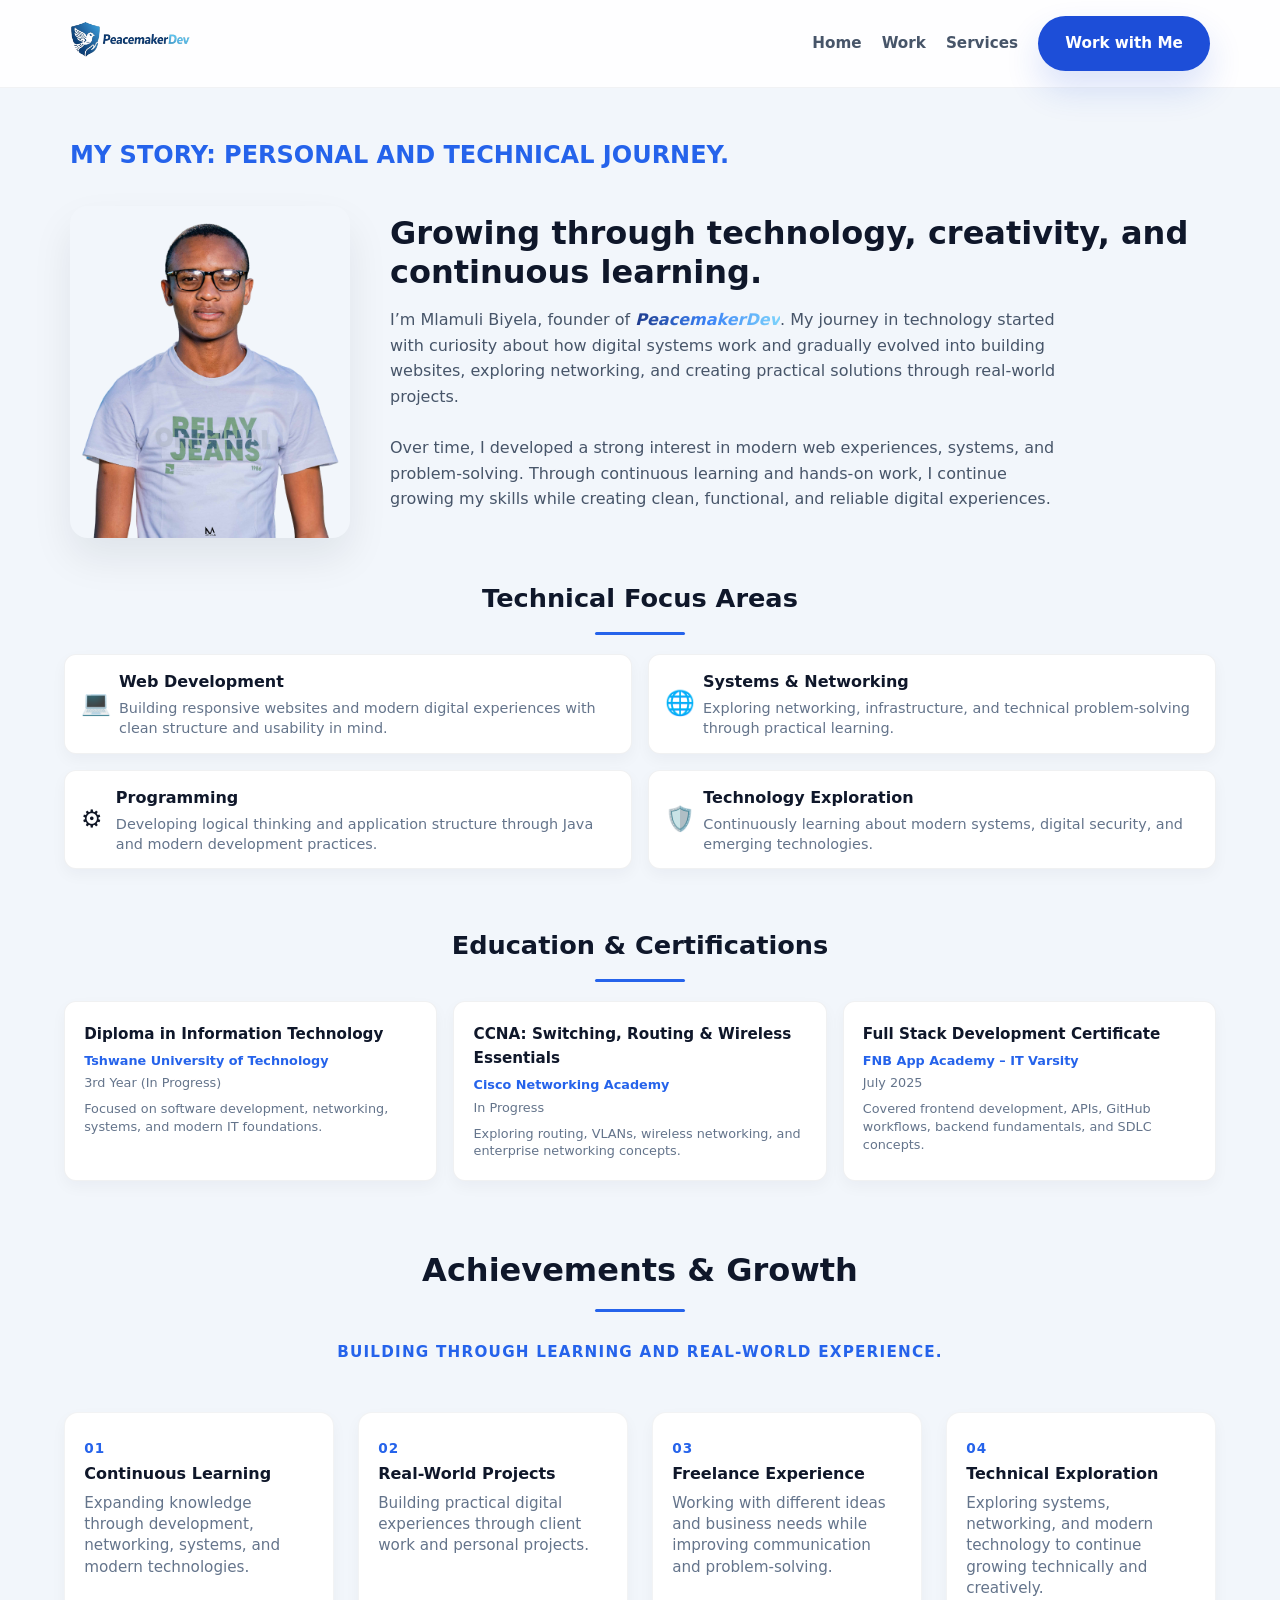
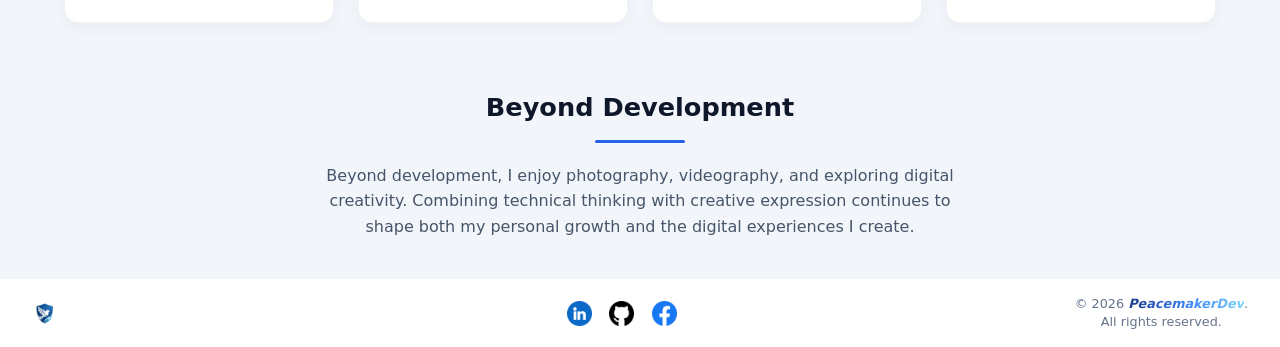
==== commit 01f50813: "Responsiveness in home page" ====
--- a/about.html
+++ b/about.html
@@ -18,25 +18,27 @@
 </head>
 
 <body>
-
-  <!-- Header -->
+<!-- Header -->
   <header class="site-header">
-
     <div class="header-inner">
-
-      <a class="brand" href="index.html">
+      <!-- Logo -->
+      <div class="brand">
         <img src="assets/images/logo/logo-secondary.png" alt="PeacemakerDev Logo" width="120" height="40" />
-      </a>
-
-      <nav class="site-nav">
+      </div>
+
+      <!-- Navigation -->
+      <nav class="site-nav" id="site-nav">
         <a href="index.html">Home</a>
-        <a href="projects.html">Work</a>
+        <a href="#projects">Work</a>
         <a href="services.html">Services</a>
-        <a class="header-cta" href="contact.html">Work With Me</a>
+        <a class="header-cta" href="#contact">Work with Me</a>
       </nav>
 
-    </div>
-
+      <!-- Mobile Menu Button -->
+      <button class="menu-toggle" id="menuToggle">
+        <img src="assets/images/icons/icons8-menu-94.png" alt="Menu" width="26">
+      </button>
+    </div>
   </header>
 
 
@@ -270,9 +272,8 @@
     </div>
   </footer>
 
-  <script>
-    document.getElementById('current-year').textContent = new Date().getFullYear();
-  </script>
+  <script src="js/nav.js"></script><!-- Navigation Script and Update year -->
+  <script src="js/main.js"></script><!-- Main Script -->
 
 </body>
 
--- a/css/style.css
+++ b/css/style.css
@@ -56,7 +56,6 @@
   display: flex;
   align-items: center;
   gap: 1.25rem;
-  flex-wrap: wrap;
 }
 
 .site-nav a {
@@ -83,35 +82,81 @@
   transform: translateY(-1px);
 }
 
-.button {
-  display: inline-flex;
+/*================ Mobile Menu Button ================*/
+.menu-toggle {
+  display: none;
+  background: transparent;
+  border: none;
+  cursor: pointer;
   align-items: center;
   justify-content: center;
-  border: none;
-  border-radius: 999px;
-  padding: 0.85rem 1.7rem;
+}
+
+.menu-toggle img {
+  width: 26px;
+  height: 26px;
+  object-fit: contain;
+}
+/*================ Mobile Navigation ================*/
+
+@media (max-width: 900px) {
+  .menu-toggle {
+    display: flex;
+  }
+
+  .site-nav {
+    position: absolute;
+    top: 100%;
+    left: 0;
+
+    width: 100%;
+
+    background: rgba(255, 255, 255, 0.96);
+    backdrop-filter: blur(14px);
+
+    border-bottom: 1px solid rgba(15, 23, 42, 0.08);
+
+    padding: 1.5rem;
+
+    display: none;
+
+    flex-direction: column;
+    align-items: flex-start;
+    gap: 0;
+
+    box-shadow: 0 12px 30px rgba(15, 23, 42, 0.08);
+  }
+
+  .site-nav.active {
+    display: flex;
+    flex-direction: column;
+  }
+
+  .site-nav a {
+  width: 100%;
+  padding: 0.5rem 0;
+  border-bottom: 1px solid rgba(15, 23, 42, 0.06);
+  color: #0f172a !important;
+  font-size: 1rem;
   font-weight: 600;
-  transition: transform 180ms ease, background-color 180ms ease, box-shadow 180ms ease;
-}
-
-.button:hover,
-button:hover {
-  transform: translateY(-1px);
-}
-
-.button-primary {
-  background: #1d4ed8;
-  color: white;
-  box-shadow: 0 18px 35px rgba(29, 78, 216, 0.16);
-}
-
-
-
-.container {
-  width: min(1140px, calc(100% - 2rem));
-  margin: 0 auto;
-}
-
+
+}
+
+  
+/* REMOVE CTA BUTTON LOOK */
+.header-cta {
+  background: transparent;
+  color: #0f172a !important;
+  box-shadow: none;
+  border-radius: 0;
+  padding: 1rem 0;
+  justify-content: flex-start;
+
+}
+
+}
+
+/*================ Hero Section ================*/
 .hero-section {
   padding: 4rem 0 2rem;
 }
@@ -220,8 +265,44 @@
   display: block;
 }
 
+.button {
+  display: inline-flex;
+  align-items: center;
+  justify-content: center;
+  border: none;
+  border-radius: 999px;
+  padding: 0.85rem 1.7rem;
+  font-weight: 600;
+  transition: transform 180ms ease, background-color 180ms ease, box-shadow 180ms ease;
+}
+
+.button:hover,
+button:hover {
+  transform: translateY(-1px);
+}
+
+.button-primary {
+  background: #1d4ed8;
+  color: white;
+  box-shadow: 0 18px 35px rgba(29, 78, 216, 0.16);
+}
+
+@media (max-width: 900px) {
+  .hero-visual {
+    display: none;
+  }
+  
+  .hero-divider.wave {
+    margin-top: -60px; /* pulls wave over hero image */
+  }
+}
 
 /*================ Cards & Projects ================*/
+.container {
+  width: min(1140px, calc(100% - 2rem));
+  margin: 0 auto;
+}
+
 .cards-section {
   padding: 3rem 0;
 }
@@ -501,6 +582,13 @@
   .solutions-grid {
     grid-template-columns: 1fr;
   }
+  .section-heading h2 {
+  font-size: 1.3rem;
+
+}
+.about-copy h2 {
+  font-size: 1.6rem;
+}
 }
 
 /*================ CTA Section ================*/
@@ -540,7 +628,7 @@
 @media (max-width: 680px) {
   .header-inner,
   .site-nav {
-    flex-direction: column;
+    flex-direction: row;
     align-items: stretch;
   }
 
@@ -564,6 +652,10 @@
   .hero-copy h1 {
     font-size: 2.4rem;
   }
+  .cta-section h2 {
+  font-size: 1.2rem;
+  margin: 0.5rem 0 0;
+}
 }
 
 /*================ HOME FOOTER ================*/
@@ -668,6 +760,10 @@
 
   .footer-brand img {
     margin-inline: auto;
+  }
+
+  .social-links {
+    justify-content: center;
   }
 }
 
--- a/css/about.css
+++ b/css/about.css
@@ -284,6 +284,12 @@
   line-height: 1.4;
 }
 
+@media (max-width: 900px) {
+  .growth-strip {
+    display: flex;
+    flex-direction: column; 
+  }
+}
 /*================ Beyond Development Section ================*/
 .beyond-section {
   padding: 2.5rem 0;
